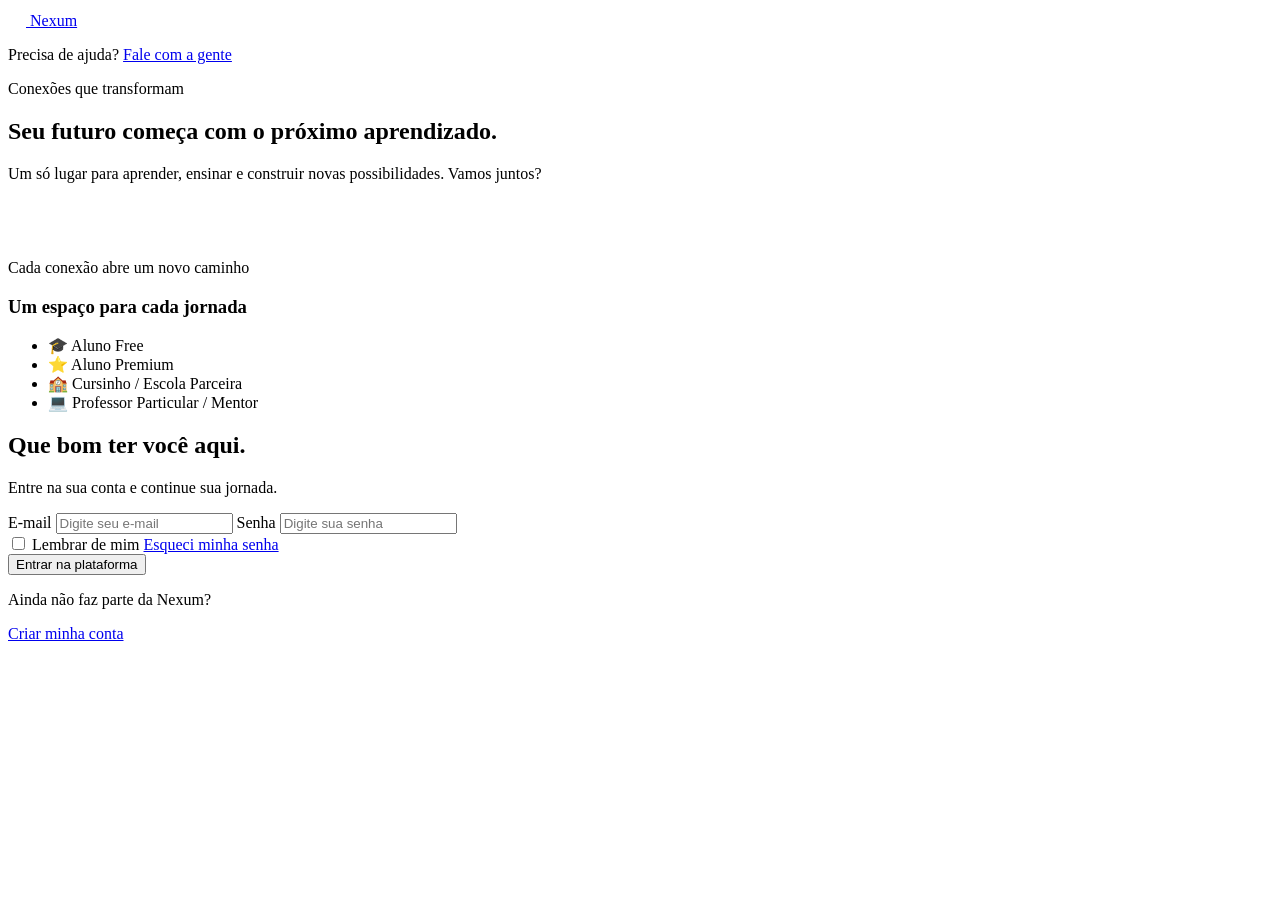
==== index.html @ 96130dbb "Rename login.html to index.html" ====
<!DOCTYPE html>
<html lang="pt-br">
<head>
    <meta charset="UTF-8">
    <meta name="viewport" content="width=device-width, initial-scale=1.0">
    <title>Entrar | Nexum</title>
    <link rel="stylesheet" href="css/login.css">
</head>
<body>

    <header class="topo">
        <a class="marca" href="login.html">
            <span class="marca-icone">
                <svg viewBox="0 0 24 24" width="18" height="18" fill="none" stroke="white" stroke-width="2" stroke-linecap="round" stroke-linejoin="round" aria-hidden="true">
                    <path d="M7 20h10"/>
                    <path d="M10 20c5.5-2.5.8-6.4 3-10"/>
                    <path d="M9.5 9.4c1.1.8 1.8 2.2 2.3 3.7-2 .4-3.5.4-4.8-.3-1.2-.6-2.3-1.9-3-4.2 2.8-.5 4.4 0 5.5.8z"/>
                    <path d="M14.1 6a7 7 0 0 0-1.1 4c1.9-.1 3.3-.6 4.3-1.4 1-1 1.6-2.3 1.7-4.6-2.7.1-4 1-4.9 2z"/>
                </svg>
            </span>
            <span>Nexum</span>
        </a>
        <p class="ajuda">Precisa de ajuda? <a href="#">Fale com a gente</a></p>
    </header>

    <main class="pagina">

        <section class="apresentacao">
            <span class="etiqueta">Conexões que transformam</span>
            <h2>Seu futuro começa com o próximo <span class="destaque">aprendizado.</span></h2>
            <p class="subtitulo">Um só lugar para aprender, ensinar e construir novas possibilidades. Vamos juntos?</p>

            <div class="vitrine">
                <div class="vitrine-logo">
                    <svg viewBox="0 0 24 24" width="56" height="56" fill="none" stroke="white" stroke-width="1.8" stroke-linecap="round" stroke-linejoin="round" aria-hidden="true">
                        <path d="M7 20h10"/>
                        <path d="M10 20c5.5-2.5.8-6.4 3-10"/>
                        <path d="M9.5 9.4c1.1.8 1.8 2.2 2.3 3.7-2 .4-3.5.4-4.8-.3-1.2-.6-2.3-1.9-3-4.2 2.8-.5 4.4 0 5.5.8z"/>
                        <path d="M14.1 6a7 7 0 0 0-1.1 4c1.9-.1 3.3-.6 4.3-1.4 1-1 1.6-2.3 1.7-4.6-2.7.1-4 1-4.9 2z"/>
                    </svg>
                </div>
                <span class="vitrine-frase">Cada conexão abre um novo caminho</span>
            </div>

            <h3 class="perfis-titulo">Um espaço para cada jornada</h3>
            <ul class="perfis">
                <li>🎓 Aluno Free</li>
                <li class="perfil-destaque">⭐ Aluno Premium</li>
                <li>🏫 Cursinho / Escola Parceira</li>
                <li>💻 Professor Particular / Mentor</li>
            </ul>
        </section>

        <section class="login">
            <h1>Que bom ter você aqui.</h1>
            <p>Entre na sua conta e continue sua jornada.</p>

            <form id="form-login">
                <label for="email">E-mail</label>
                <input type="email" id="email" name="email" placeholder="Digite seu e-mail" autocomplete="email" required>

                <label for="senha">Senha</label>
                <input type="password" id="senha" name="senha" placeholder="Digite sua senha" autocomplete="current-password" required>

                <div class="linha-opcoes">
                    <label class="lembrar">
                        <input type="checkbox" id="lembrar" name="lembrar">
                        Lembrar de mim
                    </label>
                    <a href="#">Esqueci minha senha</a>
                </div>

                <p id="mensagem" class="mensagem" role="alert" hidden></p>

                <button type="submit">Entrar na plataforma</button>
            </form>

            <div class="cadastro">
                <p>Ainda não faz parte da Nexum?</p>
                <a class="botao-sec" href="cadastro.html">Criar minha conta</a>
            </div>
        </section>

    </main>

    <script src="js/login.js" defer></script>
</body>
</html>
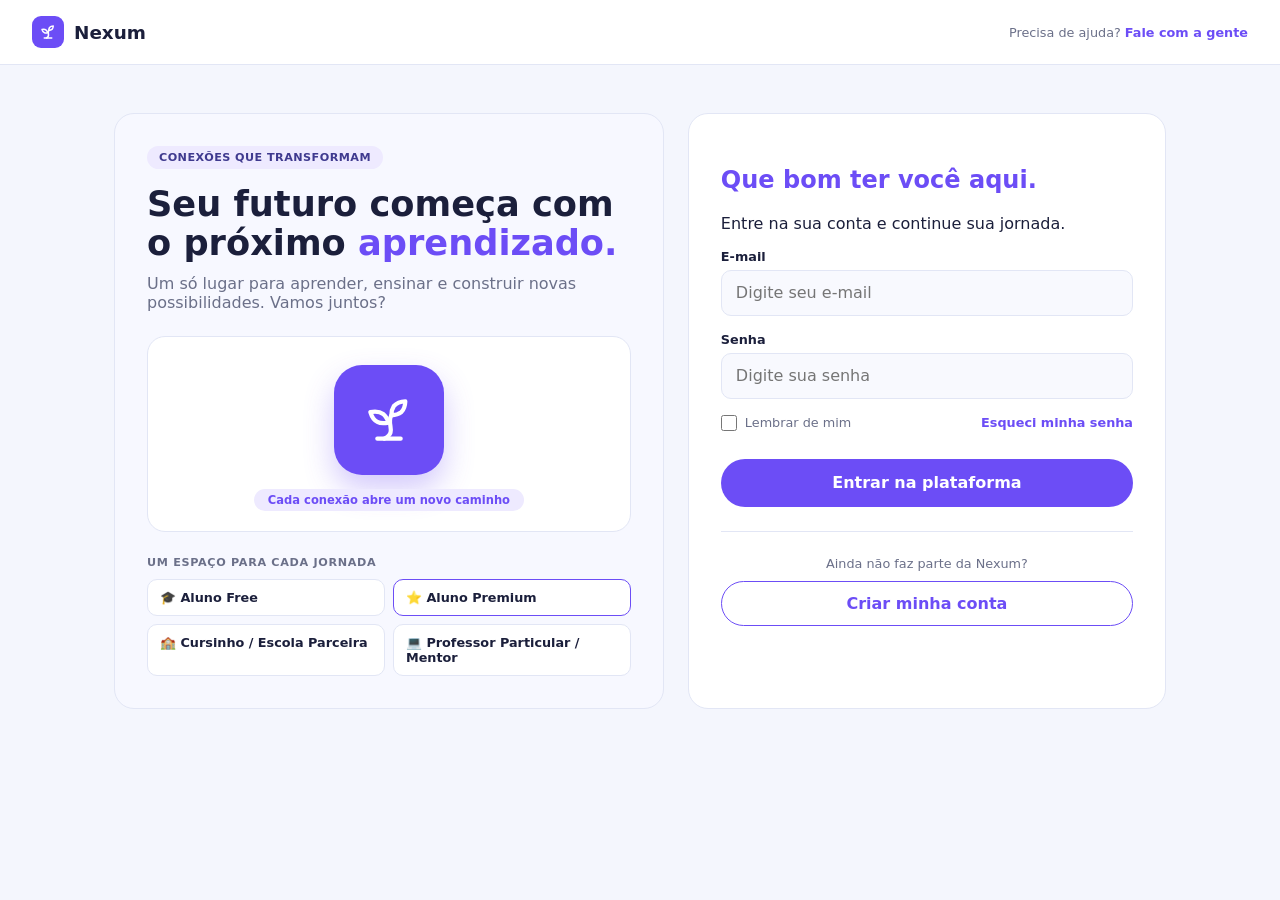
==== commit be09fccc: "Update index.html" ====
--- a/index.html
+++ b/index.html
@@ -4,7 +4,7 @@
     <meta charset="UTF-8">
     <meta name="viewport" content="width=device-width, initial-scale=1.0">
     <title>Entrar | Nexum</title>
-    <link rel="stylesheet" href="css/login.css">
+    <link rel="stylesheet" href="login.css">
 </head>
 <body>
 
@@ -83,6 +83,6 @@
 
     </main>
 
-    <script src="js/login.js" defer></script>
+    <script src="login.js" defer></script>
 </body>
 </html>
--- a/login.css
+++ b/login.css
@@ -0,0 +1,331 @@
+:root {
+    --roxo: #6c4df6;
+    --roxo-claro: #eeeaff;
+    --fundo: #f4f6fd;
+    --texto: #1b1f3b;
+    --borda: #e2e6f5;
+    --txtSuave: #6b7089;
+}
+
+*, *::before, *::after {
+    box-sizing: border-box;
+}
+
+body {
+    margin: 0;
+    font-family: system-ui, sans-serif;
+    background: var(--fundo);
+    color: var(--texto);
+}
+
+h1 {
+    color: var(--roxo);
+}
+
+a {
+    color: var(--roxo);
+    font-weight: 600;
+    text-decoration: none;
+}
+
+a:hover {
+    text-decoration: underline;
+}
+
+/* Cabeçalho */
+.topo {
+    display: flex;
+    justify-content: space-between;
+    align-items: center;
+    padding: 16px 32px;
+    background: white;
+    border-bottom: 1px solid var(--borda);
+}
+
+.marca {
+    display: flex;
+    align-items: center;
+    gap: 10px;
+    font-size: 1.15rem;
+    font-weight: 800;
+    color: var(--texto);
+}
+
+.marca:hover {
+    text-decoration: none;
+}
+
+.marca-icone {
+    display: grid;
+    place-items: center;
+    width: 32px;
+    height: 32px;
+    background: var(--roxo);
+    border-radius: 9px;
+}
+
+.ajuda {
+    margin: 0;
+    font-size: 0.8rem;
+    color: var(--txtSuave);
+}
+
+/* Layout em duas colunas */
+.pagina {
+    display: grid;
+    grid-template-columns: 1.15fr 1fr;
+    gap: 24px;
+    max-width: 1100px;
+    margin: 48px auto;
+    padding: 0 24px;
+}
+
+.apresentacao, .login {
+    padding: 32px;
+    border: 1px solid var(--borda);
+    border-radius: 20px;
+}
+
+.login {
+    background: white;
+}
+
+.apresentacao {
+    background: #f7f8ff;
+}
+
+.apresentacao h2 {
+    margin: 16px 0 12px;
+    font-size: 2.2rem;
+    line-height: 1.1;
+}
+
+.etiqueta {
+    display: inline-block;
+    padding: 5px 12px;
+    font-size: 0.7rem;
+    font-weight: 700;
+    letter-spacing: 0.04em;
+    text-transform: uppercase;
+    color: #3f3a8f;
+    background: var(--roxo-claro);
+    border-radius: 999px;
+}
+
+.destaque {
+    color: var(--roxo);
+}
+
+.subtitulo {
+    margin: 0 0 24px;
+    color: var(--txtSuave);
+}
+
+.vitrine {
+    display: flex;
+    flex-direction: column;
+    align-items: center;
+    gap: 14px;
+    padding: 28px 16px 20px;
+    background: white;
+    border: 1px solid var(--borda);
+    border-radius: 18px;
+}
+
+.vitrine-logo {
+    display: grid;
+    place-items: center;
+    width: 110px;
+    height: 110px;
+    background: var(--roxo);
+    border-radius: 28px;
+    box-shadow: 0 14px 30px rgba(108, 77, 246, 0.3);
+}
+
+.vitrine-frase {
+    padding: 4px 14px;
+    font-size: 0.72rem;
+    font-weight: 600;
+    color: var(--roxo);
+    background: var(--roxo-claro);
+    border-radius: 999px;
+}
+
+.perfis-titulo {
+    margin: 24px 0 10px;
+    font-size: 0.7rem;
+    letter-spacing: 0.06em;
+    text-transform: uppercase;
+    color: var(--txtSuave);
+}
+
+.perfis {
+    list-style: none;
+    margin: 0;
+    padding: 0;
+    display: grid;
+    grid-template-columns: 1fr 1fr;
+    gap: 8px;
+}
+
+.perfis li {
+    padding: 10px 12px;
+    font-size: 0.8rem;
+    font-weight: 600;
+    background: white;
+    border: 1px solid var(--borda);
+    border-radius: 10px;
+}
+
+.perfis .perfil-destaque {
+    border-color: var(--roxo);
+}
+
+/* Formulário */
+label {
+    display: block;
+    margin-bottom: 6px;
+    font-weight: 700;
+    font-size: 0.8rem;
+}
+
+input {
+    display: block;
+    width: 100%;
+    height: 46px;
+    margin-bottom: 16px;
+    padding: 0 14px;
+    font: inherit;
+    background: #f8f9fe;
+    border: 1px solid var(--borda);
+    border-radius: 10px;
+}
+
+input:focus {
+    outline: none;
+    border-color: var(--roxo);
+    box-shadow: 0 0 0 3px rgba(108, 77, 246, 0.15);
+}
+
+button {
+    width: 100%;
+    height: 48px;
+    font: inherit;
+    font-weight: 700;
+    color: white;
+    background: var(--roxo);
+    border: 0;
+    border-radius: 999px;
+    cursor: pointer;
+}
+
+button:hover {
+    background: #5a3de0;
+}
+
+button:disabled {
+    opacity: 0.6;
+    cursor: wait;
+}
+
+.linha-opcoes {
+    display: flex;
+    align-items: center;
+    justify-content: space-between;
+    margin-bottom: 28px;
+    font-size: 0.8rem;
+    gap: 16px;
+}
+
+.lembrar {
+    display: flex;
+    align-items: center;
+    gap: 8px;
+    margin: 0;
+    font-weight: 500;
+    color: var(--txtSuave);
+    cursor: pointer;
+}
+
+.lembrar input {
+    width: 16px;
+    height: 16px;
+    margin: 0;
+    padding: 0;
+    accent-color: var(--roxo);
+}
+
+.mensagem {
+    margin: 0 0 14px;
+    padding: 10px 12px;
+    font-size: 0.82rem;
+    font-weight: 600;
+    color: #d93a4a;
+    background: #fdecee;
+    border-radius: 8px;
+}
+
+.mensagem[hidden] {
+    display: none;
+}
+
+.cadastro {
+    margin-top: 24px;
+    padding-top: 24px;
+    border-top: 1px solid var(--borda);
+    text-align: center;
+}
+
+.cadastro p {
+    margin: 0 0 10px;
+    font-size: 0.8rem;
+    color: var(--txtSuave);
+}
+
+.botao-sec {
+    display: block;
+    padding: 12px;
+    border: 1.5px solid var(--roxo);
+    border-radius: 999px;
+    background: white;
+}
+
+.botao-sec:hover {
+    color: white;
+    text-decoration: none;
+    background: var(--roxo);
+}
+
+/* Responsivo (RNF06: a partir de 360px) */
+@media (max-width: 860px) {
+    .pagina {
+        grid-template-columns: 1fr;
+        margin: 24px auto;
+    }
+
+    .login {
+        order: -1;
+    }
+
+    .apresentacao, .login {
+        padding: 24px 20px;
+    }
+
+    .topo {
+        padding: 14px 20px;
+    }
+}
+
+@media (max-width: 480px) {
+    .ajuda {
+        display: none;
+    }
+
+    .perfis {
+        grid-template-columns: 1fr;
+    }
+
+    .apresentacao h2 {
+        font-size: 1.8rem;
+    }
+}
